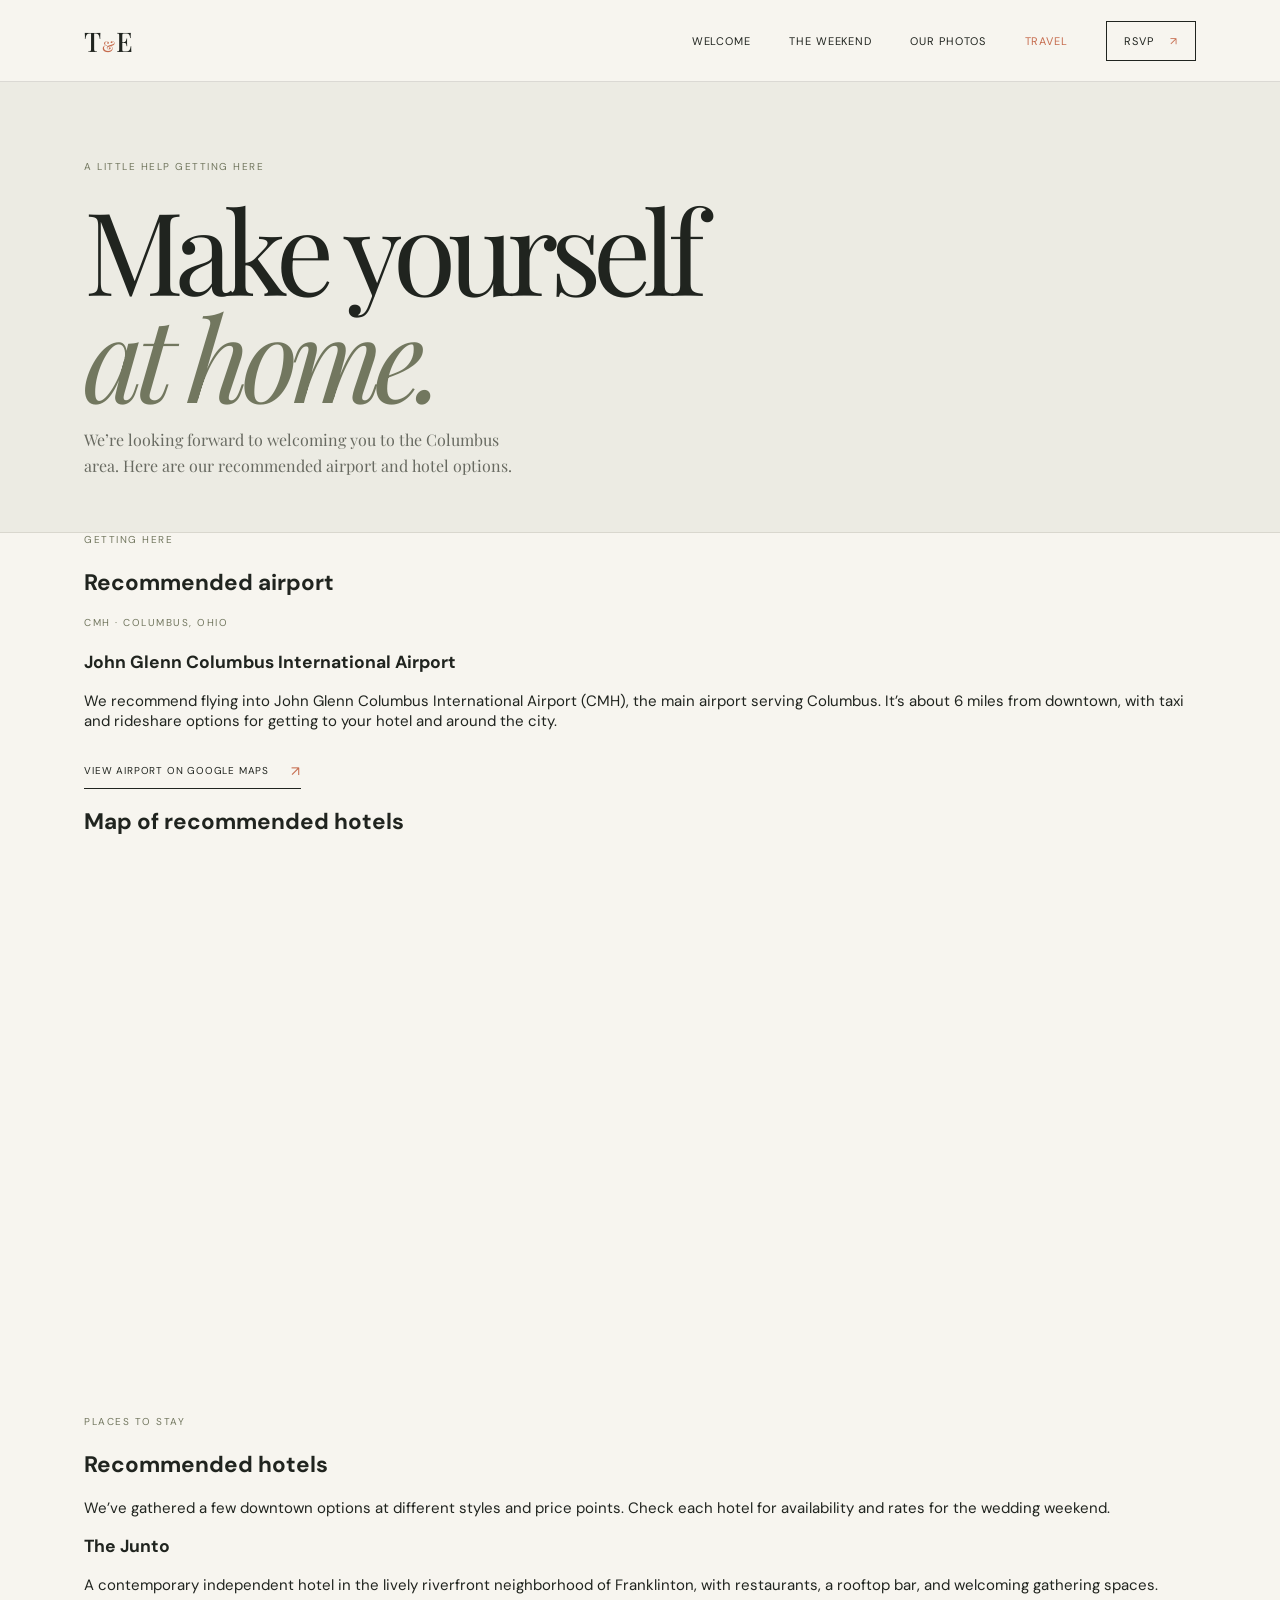
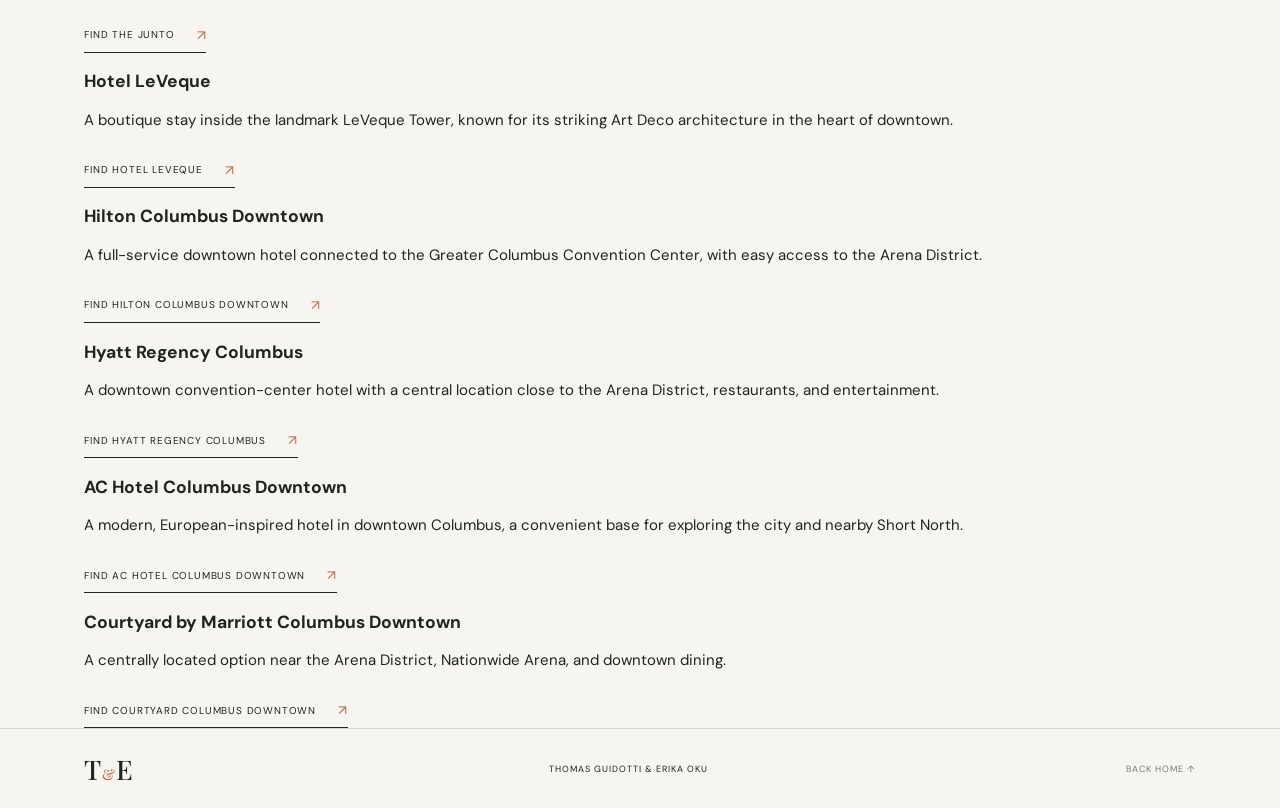
==== accommodation.html @ e7f2d705 "Move airport above map and update travel map heading" ====
<!doctype html>
<html lang="en">
<head>
  <meta charset="UTF-8">
  <meta name="viewport" content="width=device-width, initial-scale=1">
  <meta name="theme-color" content="#f7f5ef">
  <meta name="description" content="Recommended airport and hotel options for Thomas and Erika’s wedding weekend in Columbus, Ohio.">
  <title>Travel — Thomas &amp; Erika</title>
  <link rel="preconnect" href="https://fonts.googleapis.com">
  <link rel="preconnect" href="https://fonts.gstatic.com" crossorigin>
  <link href="https://fonts.googleapis.com/css2?family=DM+Sans:wght@400;500;600;700&family=Playfair+Display:ital,wght@0,400;0,500;0,600;1,400;1,500&display=swap" rel="stylesheet">
  <link rel="stylesheet" href="styles.css">
</head>
<body>
  <header class="site-header">
    <a class="wordmark" href="index.html" aria-label="Thomas and Erika, home">T<span>&amp;</span>E</a>
    <button class="menu-toggle" aria-expanded="false" aria-controls="site-nav" aria-label="Open navigation"><i></i><i></i></button>
    <nav id="site-nav" class="site-nav"><a href="index.html">Welcome</a><a href="schedule.html">The weekend</a><a href="gallery.html">Our photos</a><a class="current" href="accommodation.html">Travel</a><a class="nav-rsvp" href="rsvp.html">RSVP <span>↗</span></a></nav>
  </header>
  <main>
    <section class="page-masthead travel-masthead"><p class="eyebrow">A little help getting here</p><h1>Make yourself<br><em>at home.</em></h1><p>We’re looking forward to welcoming you to the Columbus area. Here are our recommended airport and hotel options.</p></section>

    <section class="travel-section section-shell" aria-labelledby="airport-heading">
      <p class="eyebrow">Getting here</p>
      <h2 id="airport-heading">Recommended airport</h2>
      <article class="airport-card">
        <div class="airport-copy"><p class="eyebrow">CMH · Columbus, Ohio</p><h3>John Glenn Columbus International Airport</h3><p>We recommend flying into John Glenn Columbus International Airport (CMH), the main airport serving Columbus. It’s about 6 miles from downtown, with taxi and rideshare options for getting to your hotel and around the city.</p><a class="under-link" href="https://www.google.com/maps/search/?api=1&amp;query=John+Glenn+Columbus+International+Airport">View airport on Google Maps <span>↗</span></a></div>
      </article>
    </section>

    <section class="travel-section section-shell" aria-labelledby="map-heading">
      <h2 id="map-heading">Map of recommended hotels</h2>
      <div style="width:100%; aspect-ratio:4/3; min-height:320px; max-height:560px;">
        <iframe title="Map of recommended Columbus hotels and airport" src="https://www.google.com/maps/d/u/0/embed?mid=1xN2n60A969Fh8YCrNv-A3qWT5EkRx88&amp;ehbc=2E312F" style="width:100%; height:100%; border:0;" loading="lazy" allowfullscreen referrerpolicy="no-referrer-when-downgrade"></iframe>
      </div>
    </section>

    <section class="travel-section section-shell" aria-labelledby="hotels-heading">
      <p class="eyebrow">Places to stay</p>
      <h2 id="hotels-heading">Recommended hotels</h2>
      <p class="travel-intro">We’ve gathered a few downtown options at different styles and price points. Check each hotel for availability and rates for the wedding weekend.</p>
      <div class="hotel-grid">
        <article class="hotel-card"><div class="hotel-copy"><h3>The Junto</h3><p>A contemporary independent hotel in the lively riverfront neighborhood of Franklinton, with restaurants, a rooftop bar, and welcoming gathering spaces.</p><a class="under-link" target="_blank" rel="noopener noreferrer" href="https://www.google.com/maps/search/?api=1&amp;query=The+Junto+Columbus+Ohio">Find The Junto <span>↗</span></a></div></article>
        <article class="hotel-card"><div class="hotel-copy"><h3>Hotel LeVeque</h3><p>A boutique stay inside the landmark LeVeque Tower, known for its striking Art Deco architecture in the heart of downtown.</p><a class="under-link" target="_blank" rel="noopener noreferrer" href="https://www.google.com/maps/search/?api=1&amp;query=Hotel+LeVeque+Columbus+Ohio">Find Hotel LeVeque <span>↗</span></a></div></article>
        <article class="hotel-card"><div class="hotel-copy"><h3>Hilton Columbus Downtown</h3><p>A full-service downtown hotel connected to the Greater Columbus Convention Center, with easy access to the Arena District.</p><a class="under-link" target="_blank" rel="noopener noreferrer" href="https://www.google.com/maps/search/?api=1&amp;query=Hilton+Columbus+Downtown+Ohio">Find Hilton Columbus Downtown <span>↗</span></a></div></article>
        <article class="hotel-card"><div class="hotel-copy"><h3>Hyatt Regency Columbus</h3><p>A downtown convention-center hotel with a central location close to the Arena District, restaurants, and entertainment.</p><a class="under-link" target="_blank" rel="noopener noreferrer" href="https://www.google.com/maps/search/?api=1&amp;query=Hyatt+Regency+Columbus+Ohio">Find Hyatt Regency Columbus <span>↗</span></a></div></article>
        <article class="hotel-card"><div class="hotel-copy"><h3>AC Hotel Columbus Downtown</h3><p>A modern, European-inspired hotel in downtown Columbus, a convenient base for exploring the city and nearby Short North.</p><a class="under-link" target="_blank" rel="noopener noreferrer" href="https://www.google.com/maps/search/?api=1&amp;query=AC+Hotel+Columbus+Downtown+Ohio">Find AC Hotel Columbus Downtown <span>↗</span></a></div></article>
        <article class="hotel-card"><div class="hotel-copy"><h3>Courtyard by Marriott Columbus Downtown</h3><p>A centrally located option near the Arena District, Nationwide Arena, and downtown dining.</p><a class="under-link" target="_blank" rel="noopener noreferrer" href="https://www.google.com/maps/search/?api=1&amp;query=Courtyard+by+Marriott+Columbus+Downtown+Ohio">Find Courtyard Columbus Downtown <span>↗</span></a></div></article>
      </div>
    </section>
  </main>
  <footer class="site-footer"><a class="wordmark" href="index.html">T<span>&amp;</span>E</a><span>THOMAS GUIDOTTI &amp; ERIKA OKU</span><a href="index.html">BACK HOME ↑</a></footer>
  <script src="script.js"></script>
</body>
</html>
---- styles.css ----
@import url('https://fonts.googleapis.com/css2?family=DM+Sans:wght@400;500;600;700&family=Playfair+Display:ital,wght@0,400;0,500;0,600;1,400;1,500&display=swap');
:root{--paper:#f7f5ef;--ink:#20241f;--muted:#777a70;--olive:#72775f;--line:#d9d7ce;--accent:#c66c4e;--serif:'Playfair Display',Georgia,serif;--sans:'DM Sans',Arial,sans-serif;--gutter:clamp(22px,6.6vw,104px)}*{box-sizing:border-box}html{scroll-behavior:smooth;scroll-padding-top:90px}body{margin:0;background:var(--paper);color:var(--ink);font-family:var(--sans);font-size:15px;-webkit-font-smoothing:antialiased}a{color:inherit;text-decoration:none}img{display:block;width:100%;height:100%;object-fit:cover}button,input,textarea,select{font:inherit}.site-header{height:82px;padding:0 var(--gutter);display:flex;align-items:center;justify-content:space-between;border-bottom:1px solid rgba(32,36,31,.13);position:relative;z-index:5;background:var(--paper)}.wordmark{font:500 27px var(--serif);letter-spacing:-2px}.wordmark span{font-size:15px;color:var(--accent);padding:0 3px}.site-nav{display:flex;align-items:center;gap:clamp(20px,3vw,48px);font-size:11px;letter-spacing:.08em;text-transform:uppercase}.site-nav>a{transition:color .2s}.site-nav>a:hover,.site-nav .current{color:var(--accent)}.site-nav .nav-rsvp{padding:12px 17px;border:1px solid var(--ink);color:var(--ink)}.nav-rsvp span{padding-left:12px;color:var(--accent)}.menu-toggle{display:none}.hero{min-height:min(700px,calc(100vh - 82px));display:grid;grid-template-columns:1.04fr .96fr;padding:30px var(--gutter) 58px;position:relative;gap:8.5%}.hero-photo{height:clamp(410px,48vw,620px);position:relative;background:#dad8cf;overflow:hidden}.hero-photo img{object-position:center 45%;transition:transform 1.1s}.hero-photo:hover img,.feature-photo:hover img{transform:scale(1.025)}.photo-note{position:absolute;bottom:15px;left:15px;background:var(--paper);padding:9px 13px;font-size:10px;letter-spacing:.08em;text-transform:uppercase}.hero-copy{align-self:center;padding:0 0 25px;position:relative}.eyebrow{font-size:10px;letter-spacing:.15em;text-transform:uppercase;color:var(--olive);margin:0 0 22px}.eyebrow-line{width:26px;height:1px;background:var(--accent);display:inline-block;vertical-align:middle;margin-right:10px}.hero h1,.page-masthead h1{font:400 clamp(66px,9vw,132px)/.93 var(--serif);letter-spacing:-.07em;margin:0 0 28px}.hero h1 em,.page-masthead h1 em,.intro h2 em,.preview-heading h2 em,.rsvp-side h2 em,.closing-note h2 em,.day-heading h2 em,.travel-footer-band h2 em{font-weight:400;color:var(--olive)}.hero-intro{font:400 clamp(17px,1.8vw,22px)/1.55 var(--serif);margin:0 0 29px}.button{border:0;display:inline-flex;align-items:center;justify-content:space-between;gap:32px;padding:16px 19px;font-size:10px;letter-spacing:.1em;text-transform:uppercase;cursor:pointer;transition:background .2s,transform .2s}.button:hover{transform:translateY(-2px)}.button-dark{background:var(--ink);color:var(--paper)}.button-dark:hover{background:#40463b}.button-light{background:var(--paper);color:var(--ink)}.hero-date{margin:35px 0 0;font-size:9px;letter-spacing:.16em}.hero-date span{color:var(--accent);padding:0 7px}.hero-index{position:absolute;right:var(--gutter);bottom:24px;font-size:9px;letter-spacing:.12em}.hero-index span{color:var(--accent);padding:0 8px}.ticker{min-height:53px;background:var(--olive);color:var(--paper);display:flex;justify-content:center;align-items:center;gap:clamp(15px,3vw,42px);overflow:hidden;white-space:nowrap;font-size:9px;letter-spacing:.16em}.ticker b{font-size:16px;color:#e3c9ac}.section-shell{padding-left:var(--gutter);padding-right:var(--gutter)}.intro{min-height:425px;display:grid;grid-template-columns:1fr 2fr .55fr;align-items:center;gap:25px;padding-top:100px;padding-bottom:105px}.section-label{align-self:start;padding-top:9px;font-size:9px;letter-spacing:.14em;color:var(--muted)}.intro-content{max-width:670px}.intro h2,.preview-heading h2{font:400 clamp(39px,5.3vw,69px)/1.12 var(--serif);letter-spacing:-.045em;margin:0 0 21px}.intro .eyebrow,.preview-heading .eyebrow{margin-bottom:16px}.body-copy{color:#62655e;line-height:1.8;max-width:490px;font-size:13px}.under-link{display:inline-flex;gap:22px;align-items:center;border-bottom:1px solid var(--ink);padding:0 0 8px;margin-top:16px;font-size:10px;letter-spacing:.08em;text-transform:uppercase}.under-link span{color:var(--accent);font-size:14px}.intro-stamp{border:1px solid var(--line);border-radius:50%;width:112px;height:112px;display:grid;place-content:center;text-align:center;color:var(--olive);font:11px var(--serif);letter-spacing:.16em;transform:rotate(11deg)}.intro-stamp span{font-size:18px;margin-top:4px}.feature-photo{margin:0 var(--gutter);height:clamp(270px,49vw,590px);position:relative;overflow:hidden;background:#d9d7cd}.feature-photo img{transition:transform 1s;object-position:center 43%}.feature-caption{position:absolute;bottom:0;left:0;right:0;background:linear-gradient(transparent,rgba(0,0,0,.5));color:white;padding:45px 24px 18px;display:flex;justify-content:space-between;font-size:9px;letter-spacing:.13em}.weekend-preview{padding-top:105px;padding-bottom:110px}.weekend-preview>.section-label{margin-bottom:48px}.preview-heading{display:flex;justify-content:space-between;align-items:end;margin-bottom:42px}.preview-heading h2{margin-bottom:0}.preview-heading .eyebrow{align-self:start}.event-cards{display:grid;grid-template-columns:1fr 1fr;gap:17px}.event-card{min-height:300px;padding:31px;position:relative;border:1px solid var(--line);overflow:hidden}.event-card-dark{background:var(--olive);color:var(--paper);border-color:var(--olive)}.event-card .eyebrow{margin-top:22px;margin-bottom:15px}.event-card h3{font:400 34px var(--serif);margin:0 0 13px}.event-card>p:not(.eyebrow){font-size:12px;line-height:1.75;color:#6b6d64;max-width:350px}.event-card-dark>p:not(.eyebrow){color:#e1e1d8}.card-number{font-size:9px;letter-spacing:.13em;color:var(--muted)}.card-flower{position:absolute;right:27px;top:24px;color:var(--accent);font-size:23px}.event-card .under-link{position:absolute;bottom:29px;left:31px}.event-card-dark .under-link{border-color:var(--paper)}.rsvp-section{background:#e8e7de;padding:88px var(--gutter);display:grid;grid-template-columns:1fr 1fr;gap:10%;align-items:start}.rsvp-side{position:relative;min-height:430px}.rsvp-side h2{font:400 clamp(58px,8vw,105px)/.95 var(--serif);letter-spacing:-.06em;margin:0 0 25px}.rsvp-side>p:last-of-type{font-size:12px;color:var(--muted)}.rsvp-side strong{color:var(--ink);font-weight:500}.rsvp-doodle{position:absolute;bottom:8px;left:3px;font:400 27px var(--serif);color:var(--olive);transform:rotate(-8deg)}.rsvp-doodle span{color:var(--accent);font-size:17px}.rsvp-form{background:var(--paper);padding:32px 35px;display:grid;gap:10px}.form-kicker{font-size:9px;letter-spacing:.16em;color:var(--accent);margin:0 0 15px}.rsvp-form>label,.rsvp-form legend{font-size:10px;letter-spacing:.07em;margin-top:5px}.rsvp-form input[type=text],.rsvp-form input[type=email],.rsvp-form textarea,.rsvp-form select{width:100%;border:0;border-bottom:1px solid var(--line);background:transparent;padding:10px 0;color:var(--ink);outline:none;font-size:12px;resize:vertical}.rsvp-form input:focus,.rsvp-form textarea:focus,.rsvp-form select:focus{border-color:var(--olive)}.rsvp-form fieldset{border:0;padding:4px 0 2px;margin:9px 0}.rsvp-form legend{padding:0 0 10px}.choice{display:inline-flex;align-items:center;gap:7px;margin:3px 15px 3px 0;font-size:11px;color:#54574f}.choice input{accent-color:var(--olive)}.optional{color:var(--muted);font-weight:400}.rsvp-form .button{margin-top:14px}.form-note{font-size:10px;line-height:1.6;color:var(--muted);margin:3px 0 0}.closing-note{text-align:center;padding:92px 20px 88px}.closing-star{display:block;color:var(--accent);font-size:24px;margin-bottom:20px}.closing-note>p{font-size:9px;letter-spacing:.16em;text-transform:uppercase;color:var(--olive)}.closing-note h2{font:400 clamp(38px,5vw,57px)/1.2 var(--serif);margin:24px 0}.closing-date{font-size:9px;letter-spacing:.2em;color:var(--muted)}.site-footer{min-height:80px;padding:15px var(--gutter);border-top:1px solid var(--line);display:flex;align-items:center;justify-content:space-between}.site-footer>span,.site-footer>a:last-child{font-size:9px;letter-spacing:.11em}.site-footer>a:last-child{color:var(--muted)}
.page-masthead{min-height:365px;padding:78px var(--gutter) 54px;position:relative;border-bottom:1px solid var(--line)}.page-masthead h1{font-size:clamp(65px,9vw,116px);margin-bottom:18px}.page-masthead>p:not(.eyebrow){font:16px/1.6 var(--serif);color:#686a61;max-width:450px;margin:0}.masthead-index{position:absolute;right:var(--gutter);bottom:31px;font-size:9px;letter-spacing:.15em;color:var(--muted)}.timeline{padding-top:70px;padding-bottom:90px;max-width:1120px;margin:auto}.day-heading{display:flex;justify-content:space-between;align-items:end;padding:0 0 24px;border-bottom:1px solid var(--ink);margin-bottom:7px}.day-heading .eyebrow{margin-bottom:12px}.day-heading h2{font:400 clamp(29px,4vw,47px) var(--serif);margin:0;letter-spacing:-.03em}.day-heading h2 em{color:var(--accent)}.day-heading>span{font-size:9px;letter-spacing:.15em;color:var(--muted);padding-bottom:8px}.timeline-item{display:grid;grid-template-columns:185px 1fr;gap:24px;padding:24px 18px;border-bottom:1px solid var(--line);transition:background .2s}.timeline-item:hover{background:#efede5}.timeline-item time{font-size:11px;letter-spacing:.07em;color:var(--olive);padding-top:4px}.timeline-item h3{font:400 22px var(--serif);margin:0 0 6px}.timeline-item p{font-size:12px;line-height:1.7;color:#686a61;margin:0;max-width:520px}.timeline-item .under-link{margin-top:10px}.timeline-highlight{border-left:2px solid var(--accent);background:#efede5}.saturday-heading{margin-top:78px}.venue-band{background:var(--olive);color:var(--paper);padding:60px var(--gutter);display:flex;align-items:center;justify-content:space-between;position:relative;overflow:hidden}.venue-band .eyebrow{color:#e4e0d1}.venue-band h2{font:400 clamp(43px,6vw,70px) var(--serif);margin:0 0 12px}.venue-band>div>p:not(.eyebrow){font-size:12px;color:#e4e0d1;margin-bottom:24px}.venue-mark{font:400 120px var(--serif);letter-spacing:-.12em;color:rgba(255,255,255,.13);margin-right:7vw}.venue-mark span{font-style:italic}.schedule-note{min-height:140px;display:flex;align-items:center;gap:22px}.schedule-note p{font-size:12px;color:var(--muted);max-width:440px}.note-star{font-size:22px;color:var(--accent)}.schedule-note .under-link{margin-left:auto}
.gallery-masthead{min-height:330px}.photo-gallery{padding-top:60px;padding-bottom:90px;display:grid;grid-template-columns:1.08fr .92fr;gap:42px 25px;align-items:start}.photo-gallery figure{margin:0}.photo-gallery figure img{height:clamp(260px,38vw,460px);background:#e6e2d9}.photo-gallery .gallery-tall img{height:clamp(380px,52vw,620px)}.photo-gallery .gallery-wide{margin-top:95px}.photo-gallery .gallery-wide img{height:clamp(250px,33vw,390px)}.photo-gallery figcaption{padding-top:12px;display:flex;justify-content:space-between;font:13px var(--serif);color:#62655e}.photo-gallery figcaption span{font:9px var(--sans);letter-spacing:.1em;color:var(--muted)}.gallery-signoff{text-align:center;border-top:1px solid var(--line);padding:50px 20px 75px}.gallery-signoff>p{font:25px var(--serif)}
.travel-masthead{background:#ecebe3}.travel-grid{padding-top:65px;padding-bottom:95px;display:grid;grid-template-columns:1fr 1fr;gap:16px}.travel-card{min-height:280px;background:#eeece4;padding:30px;position:relative}.travel-main{background:#72775f;color:var(--paper)}.travel-main .eyebrow{color:#e3e1d6}.travel-number{position:absolute;top:25px;right:25px;font-size:9px;letter-spacing:.13em;opacity:.7}.travel-card .eyebrow{margin-top:29px;margin-bottom:13px}.travel-card h2{font:400 clamp(29px,4vw,42px) var(--serif);margin:0 0 13px}.travel-card>p:not(.eyebrow){max-width:390px;color:#686a61;font-size:12px;line-height:1.8}.travel-main>p:not(.eyebrow){color:#e2e1d8}.travel-main .under-link{border-color:var(--paper)}.travel-note{grid-column:1/-1;min-height:235px;background:transparent;border:1px solid var(--line)}.travel-note h2{font-size:35px}.travel-footer-band{background:var(--ink);color:var(--paper);padding:58px var(--gutter);display:flex;align-items:center;justify-content:space-between}.travel-footer-band .eyebrow{color:#c4c6b8}.travel-footer-band h2{font:400 clamp(35px,5vw,58px)/1.1 var(--serif);margin:0}.travel-footer-band h2 em{color:#c3c6b6}
@media(min-width:1450px){.hero,.section-shell,.rsvp-section,.page-masthead,.venue-band,.travel-footer-band{padding-left:max(var(--gutter),calc((100vw - 1280px)/2));padding-right:max(var(--gutter),calc((100vw - 1280px)/2))}.hero{padding-left:max(var(--gutter),calc((100vw - 1280px)/2));padding-right:max(var(--gutter),calc((100vw - 1280px)/2))}}@media(max-width:760px){.site-header{height:70px}.menu-toggle{display:grid;gap:5px;border:0;background:none;padding:10px;z-index:7}.menu-toggle i{display:block;width:22px;height:1px;background:var(--ink);transition:transform .2s}.menu-toggle[aria-expanded=true] i:first-child{transform:translateY(3px) rotate(45deg)}.menu-toggle[aria-expanded=true] i:last-child{transform:translateY(-3px) rotate(-45deg)}.site-nav{display:none;position:absolute;top:69px;left:0;right:0;padding:25px var(--gutter) 30px;background:var(--paper);border-bottom:1px solid var(--line);align-items:stretch;gap:0;flex-direction:column}.site-nav.is-open{display:flex}.site-nav>a{padding:13px 0;border-bottom:1px solid var(--line)}.site-nav .nav-rsvp{margin-top:14px;padding:13px}.hero{grid-template-columns:1fr;gap:30px;padding:16px var(--gutter) 50px}.hero-photo{height:clamp(300px,105vw,540px);grid-row:1}.hero-copy{padding:10px 0 0}.hero h1{font-size:clamp(67px,17vw,108px)}.hero-index{bottom:17px}.ticker{justify-content:flex-start;padding:0 18px}.intro{grid-template-columns:1fr;gap:28px;padding-top:75px;padding-bottom:72px}.section-label{font-size:8px}.intro-stamp{position:absolute;right:var(--gutter);margin-top:0;width:80px;height:80px;font-size:9px}.intro-content{padding-top:8px}.intro h2{font-size:43px;max-width:75%}.body-copy{font-size:12px}.feature-photo{height:75vw;min-height:290px}.feature-caption{padding-left:13px;padding-right:13px;font-size:7px}.weekend-preview{padding-top:75px;padding-bottom:78px}.weekend-preview>.section-label{margin-bottom:36px}.preview-heading{display:block;margin-bottom:28px}.preview-heading h2{font-size:46px}.event-cards{grid-template-columns:1fr}.event-card{min-height:290px;padding:25px}.event-card .under-link{left:25px;bottom:25px}.rsvp-section{grid-template-columns:1fr;gap:28px;padding-top:68px;padding-bottom:65px}.rsvp-side{min-height:290px}.rsvp-side h2{font-size:78px}.rsvp-doodle{bottom:0}.rsvp-form{padding:25px 20px}.closing-note{padding:70px 20px}.site-footer{min-height:74px}.site-footer>span{font-size:7px}.site-footer>a:last-child{font-size:8px}.page-masthead{min-height:320px;padding-top:65px}.page-masthead h1{font-size:72px}.masthead-index{bottom:19px;font-size:8px}.timeline{padding-top:49px;padding-bottom:55px}.day-heading{align-items:start;gap:10px}.day-heading h2{font-size:32px}.day-heading>span{font-size:7px;max-width:100px;text-align:right}.timeline-item{grid-template-columns:95px 1fr;gap:10px;padding:20px 9px}.timeline-item time{font-size:10px}.timeline-item h3{font-size:19px}.timeline-item p{font-size:11px}.saturday-heading{margin-top:58px}.venue-band{padding-top:48px;padding-bottom:48px}.venue-mark{font-size:65px;margin-right:0}.schedule-note{padding-top:25px;padding-bottom:25px;flex-wrap:wrap;gap:12px}.schedule-note p{width:calc(100% - 45px);font-size:11px}.schedule-note .under-link{margin:0 0 0 34px}.photo-gallery{grid-template-columns:1fr 1fr;gap:25px 13px;padding-top:37px;padding-bottom:55px}.photo-gallery figure img,.photo-gallery .gallery-tall img,.photo-gallery .gallery-wide img{height:clamp(190px,62vw,340px)}.photo-gallery .gallery-wide{margin-top:0}.photo-gallery figcaption{font-size:11px}.gallery-signoff{padding:36px 20px 55px}.travel-grid{grid-template-columns:1fr;padding-top:35px;padding-bottom:60px}.travel-card{min-height:245px;padding:24px}.travel-card .eyebrow{margin-top:28px}.travel-note{grid-column:auto}.travel-footer-band{gap:20px;align-items:flex-start;flex-direction:column;padding-top:44px;padding-bottom:44px}}@media(prefers-reduced-motion:reduce){html{scroll-behavior:auto}*,*::before,*::after{transition:none!important;animation:none!important}}
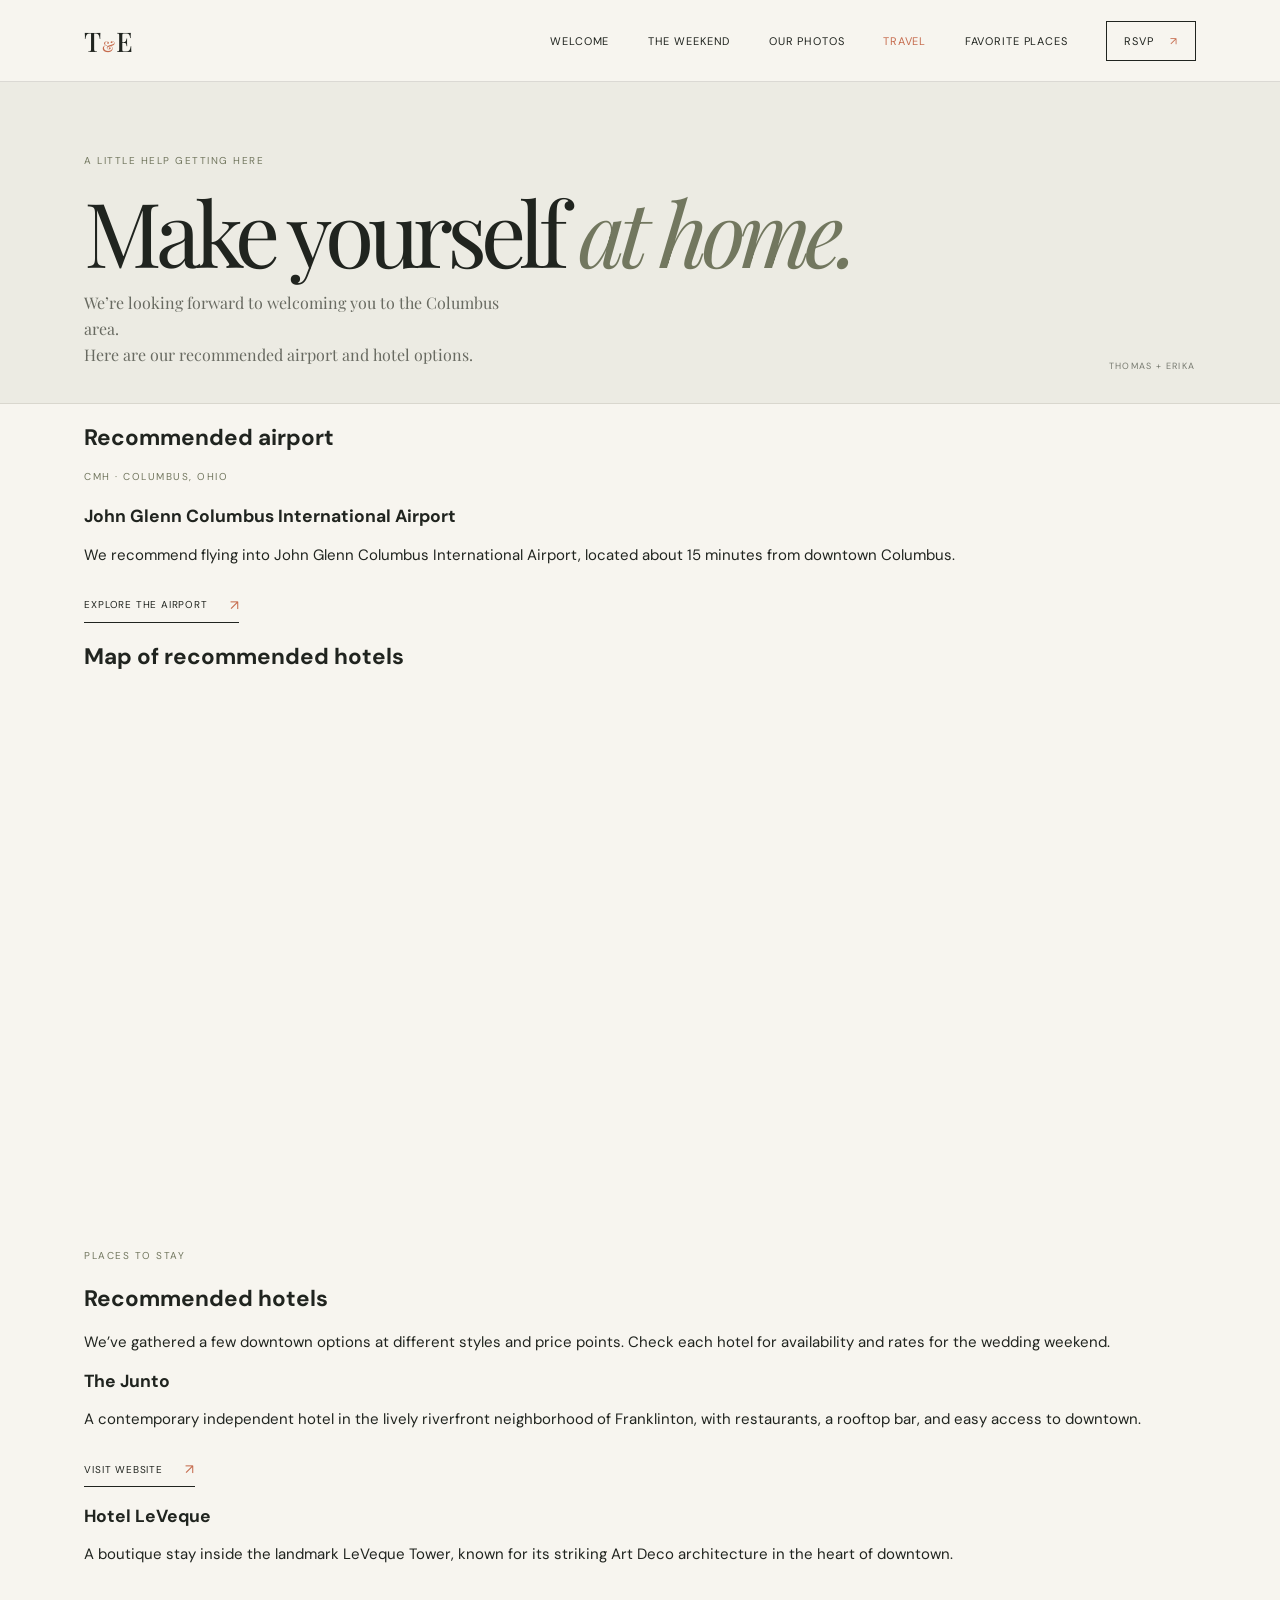
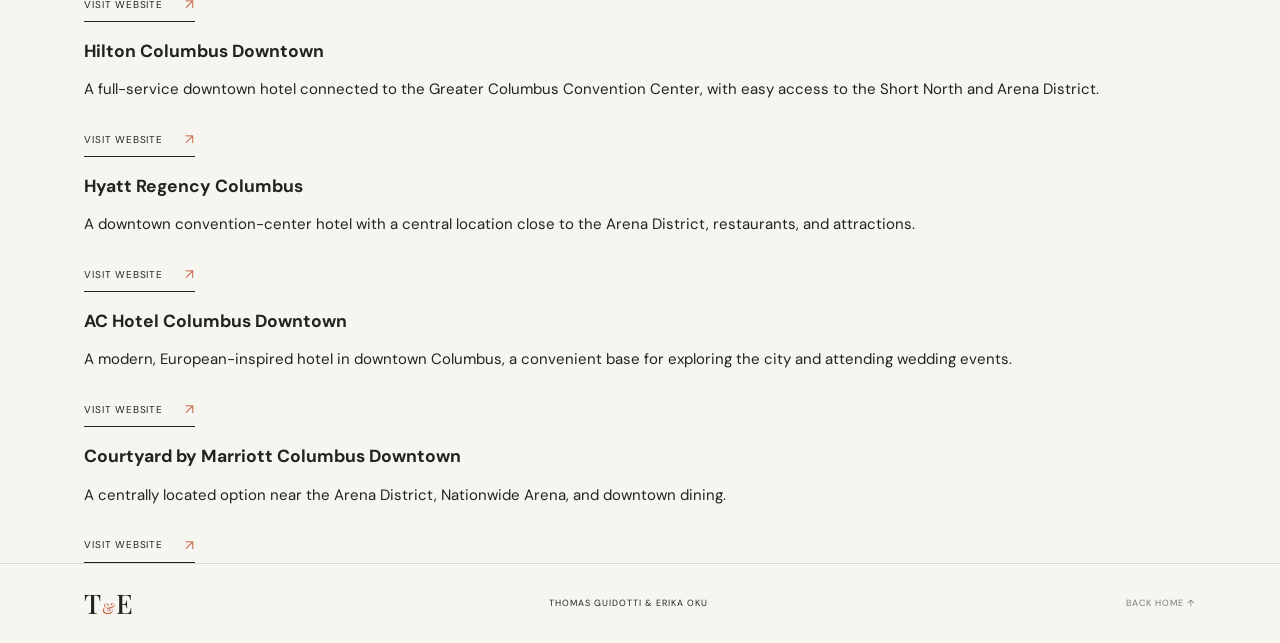
==== commit fea909b8: "Fix travel masthead spacing and remove Getting here label" ====
--- a/accommodation.html
+++ b/accommodation.html
@@ -18,20 +18,19 @@
     <nav id="site-nav" class="site-nav"><a href="index.html">Welcome</a><a href="schedule.html">The weekend</a><a href="gallery.html">Our photos</a><a class="current" href="accommodation.html">Travel</a><a class="nav-rsvp" href="rsvp.html">RSVP <span>↗</span></a></nav>
   </header>
   <main>
-    <section class="page-masthead travel-masthead"><p class="eyebrow">A little help getting here</p><h1>Make yourself<br><em>at home.</em></h1><p>We’re looking forward to welcoming you to the Columbus area. Here are our recommended airport and hotel options.</p></section>
+    <section class="page-masthead travel-masthead"><p class="eyebrow">A little help getting here</p><h1>Make yourself <em>at home.</em></h1><p><span class="welcome-line">We’re looking forward to welcoming you to the Columbus area.</span> <span class="options-line">Here are our recommended airport and hotel options.</span></p><span class="masthead-index">THOMAS + ERIKA</span></section>
 
     <section class="travel-section section-shell" aria-labelledby="airport-heading">
-      <p class="eyebrow">Getting here</p>
       <h2 id="airport-heading">Recommended airport</h2>
       <article class="airport-card">
-        <div class="airport-copy"><p class="eyebrow">CMH · Columbus, Ohio</p><h3>John Glenn Columbus International Airport</h3><p>We recommend flying into John Glenn Columbus International Airport (CMH), the main airport serving Columbus. It’s about 6 miles from downtown, with taxi and rideshare options for getting to your hotel and around the city.</p><a class="under-link" href="https://www.google.com/maps/search/?api=1&amp;query=John+Glenn+Columbus+International+Airport">View airport on Google Maps <span>↗</span></a></div>
+        <div class="airport-copy"><p class="eyebrow">CMH · Columbus, Ohio</p><h3>John Glenn Columbus International Airport</h3><p>We recommend flying into John Glenn Columbus International Airport, located about 15 minutes from downtown Columbus.</p><a class="under-link" href="https://www.flycolumbus.com/" target="_blank" rel="noopener noreferrer">Explore the airport <span>↗</span></a></div>
       </article>
     </section>
 
     <section class="travel-section section-shell" aria-labelledby="map-heading">
       <h2 id="map-heading">Map of recommended hotels</h2>
       <div style="width:100%; aspect-ratio:4/3; min-height:320px; max-height:560px;">
-        <iframe title="Map of recommended Columbus hotels and airport" src="https://www.google.com/maps/d/u/0/embed?mid=1xN2n60A969Fh8YCrNv-A3qWT5EkRx88&amp;ehbc=2E312F" style="width:100%; height:100%; border:0;" loading="lazy" allowfullscreen referrerpolicy="no-referrer-when-downgrade"></iframe>
+        <iframe title="Map of recommended Columbus hotels and airport" src="https://www.google.com/maps/d/u/0/embed?mid=1xN2n60A969Fh8YCrNv-A3qWT5EkRx88&amp;ehbc=2E312F" style="width:100%; height:100%; border:0;"></iframe>
       </div>
     </section>
 
@@ -40,16 +39,22 @@
       <h2 id="hotels-heading">Recommended hotels</h2>
       <p class="travel-intro">We’ve gathered a few downtown options at different styles and price points. Check each hotel for availability and rates for the wedding weekend.</p>
       <div class="hotel-grid">
-        <article class="hotel-card"><div class="hotel-copy"><h3>The Junto</h3><p>A contemporary independent hotel in the lively riverfront neighborhood of Franklinton, with restaurants, a rooftop bar, and welcoming gathering spaces.</p><a class="under-link" target="_blank" rel="noopener noreferrer" href="https://www.google.com/maps/search/?api=1&amp;query=The+Junto+Columbus+Ohio">Find The Junto <span>↗</span></a></div></article>
-        <article class="hotel-card"><div class="hotel-copy"><h3>Hotel LeVeque</h3><p>A boutique stay inside the landmark LeVeque Tower, known for its striking Art Deco architecture in the heart of downtown.</p><a class="under-link" target="_blank" rel="noopener noreferrer" href="https://www.google.com/maps/search/?api=1&amp;query=Hotel+LeVeque+Columbus+Ohio">Find Hotel LeVeque <span>↗</span></a></div></article>
-        <article class="hotel-card"><div class="hotel-copy"><h3>Hilton Columbus Downtown</h3><p>A full-service downtown hotel connected to the Greater Columbus Convention Center, with easy access to the Arena District.</p><a class="under-link" target="_blank" rel="noopener noreferrer" href="https://www.google.com/maps/search/?api=1&amp;query=Hilton+Columbus+Downtown+Ohio">Find Hilton Columbus Downtown <span>↗</span></a></div></article>
-        <article class="hotel-card"><div class="hotel-copy"><h3>Hyatt Regency Columbus</h3><p>A downtown convention-center hotel with a central location close to the Arena District, restaurants, and entertainment.</p><a class="under-link" target="_blank" rel="noopener noreferrer" href="https://www.google.com/maps/search/?api=1&amp;query=Hyatt+Regency+Columbus+Ohio">Find Hyatt Regency Columbus <span>↗</span></a></div></article>
-        <article class="hotel-card"><div class="hotel-copy"><h3>AC Hotel Columbus Downtown</h3><p>A modern, European-inspired hotel in downtown Columbus, a convenient base for exploring the city and nearby Short North.</p><a class="under-link" target="_blank" rel="noopener noreferrer" href="https://www.google.com/maps/search/?api=1&amp;query=AC+Hotel+Columbus+Downtown+Ohio">Find AC Hotel Columbus Downtown <span>↗</span></a></div></article>
-        <article class="hotel-card"><div class="hotel-copy"><h3>Courtyard by Marriott Columbus Downtown</h3><p>A centrally located option near the Arena District, Nationwide Arena, and downtown dining.</p><a class="under-link" target="_blank" rel="noopener noreferrer" href="https://www.google.com/maps/search/?api=1&amp;query=Courtyard+by+Marriott+Columbus+Downtown+Ohio">Find Courtyard Columbus Downtown <span>↗</span></a></div></article>
+        <article class="hotel-card"><div class="hotel-copy"><h3>The Junto</h3><p>A contemporary independent hotel in the lively riverfront neighborhood of Franklinton, with restaurants, a rooftop bar, and easy access to downtown.</p><a class="under-link" href="https://thejuntohotel.com/" target="_blank" rel="noopener noreferrer">Visit website <span>↗</span></a></div></article>
+        <article class="hotel-card"><div class="hotel-copy"><h3>Hotel LeVeque</h3><p>A boutique stay inside the landmark LeVeque Tower, known for its striking Art Deco architecture in the heart of downtown.</p><a class="under-link" href="https://hotellevequecolumbus.com/" target="_blank" rel="noopener noreferrer">Visit website <span>↗</span></a></div></article>
+        <article class="hotel-card"><div class="hotel-copy"><h3>Hilton Columbus Downtown</h3><p>A full-service downtown hotel connected to the Greater Columbus Convention Center, with easy access to the Short North and Arena District.</p><a class="under-link" href="https://www.hilton.com/en/hotels/cmhdwhh-hilton-columbus-downtown/" target="_blank" rel="noopener noreferrer">Visit website <span>↗</span></a></div></article>
+        <article class="hotel-card"><div class="hotel-copy"><h3>Hyatt Regency Columbus</h3><p>A downtown convention-center hotel with a central location close to the Arena District, restaurants, and attractions.</p><a class="under-link" href="https://www.hyatt.com/hyatt-regency/en-US/cmhrc-hyatt-regency-columbus" target="_blank" rel="noopener noreferrer">Visit website <span>↗</span></a></div></article>
+        <article class="hotel-card"><div class="hotel-copy"><h3>AC Hotel Columbus Downtown</h3><p>A modern, European-inspired hotel in downtown Columbus, a convenient base for exploring the city and attending wedding events.</p><a class="under-link" href="https://www.marriott.com/en-us/hotels/cmhac-ac-hotel-columbus-downtown/" target="_blank" rel="noopener noreferrer">Visit website <span>↗</span></a></div></article>
+        <article class="hotel-card"><div class="hotel-copy"><h3>Courtyard by Marriott Columbus Downtown</h3><p>A centrally located option near the Arena District, Nationwide Arena, and downtown dining.</p><a class="under-link" href="https://www.marriott.com/en-us/hotels/cmhcd-courtyard-columbus-downtown/" target="_blank" rel="noopener noreferrer">Visit website <span>↗</span></a></div></article>
       </div>
     </section>
   </main>
   <footer class="site-footer"><a class="wordmark" href="index.html">T<span>&amp;</span>E</a><span>THOMAS GUIDOTTI &amp; ERIKA OKU</span><a href="index.html">BACK HOME ↑</a></footer>
   <script src="script.js"></script>
+  <style>
+    .travel-masthead .welcome-line,
+    .travel-masthead .options-line {
+      display: block;
+    }
+  </style>
 </body>
 </html>
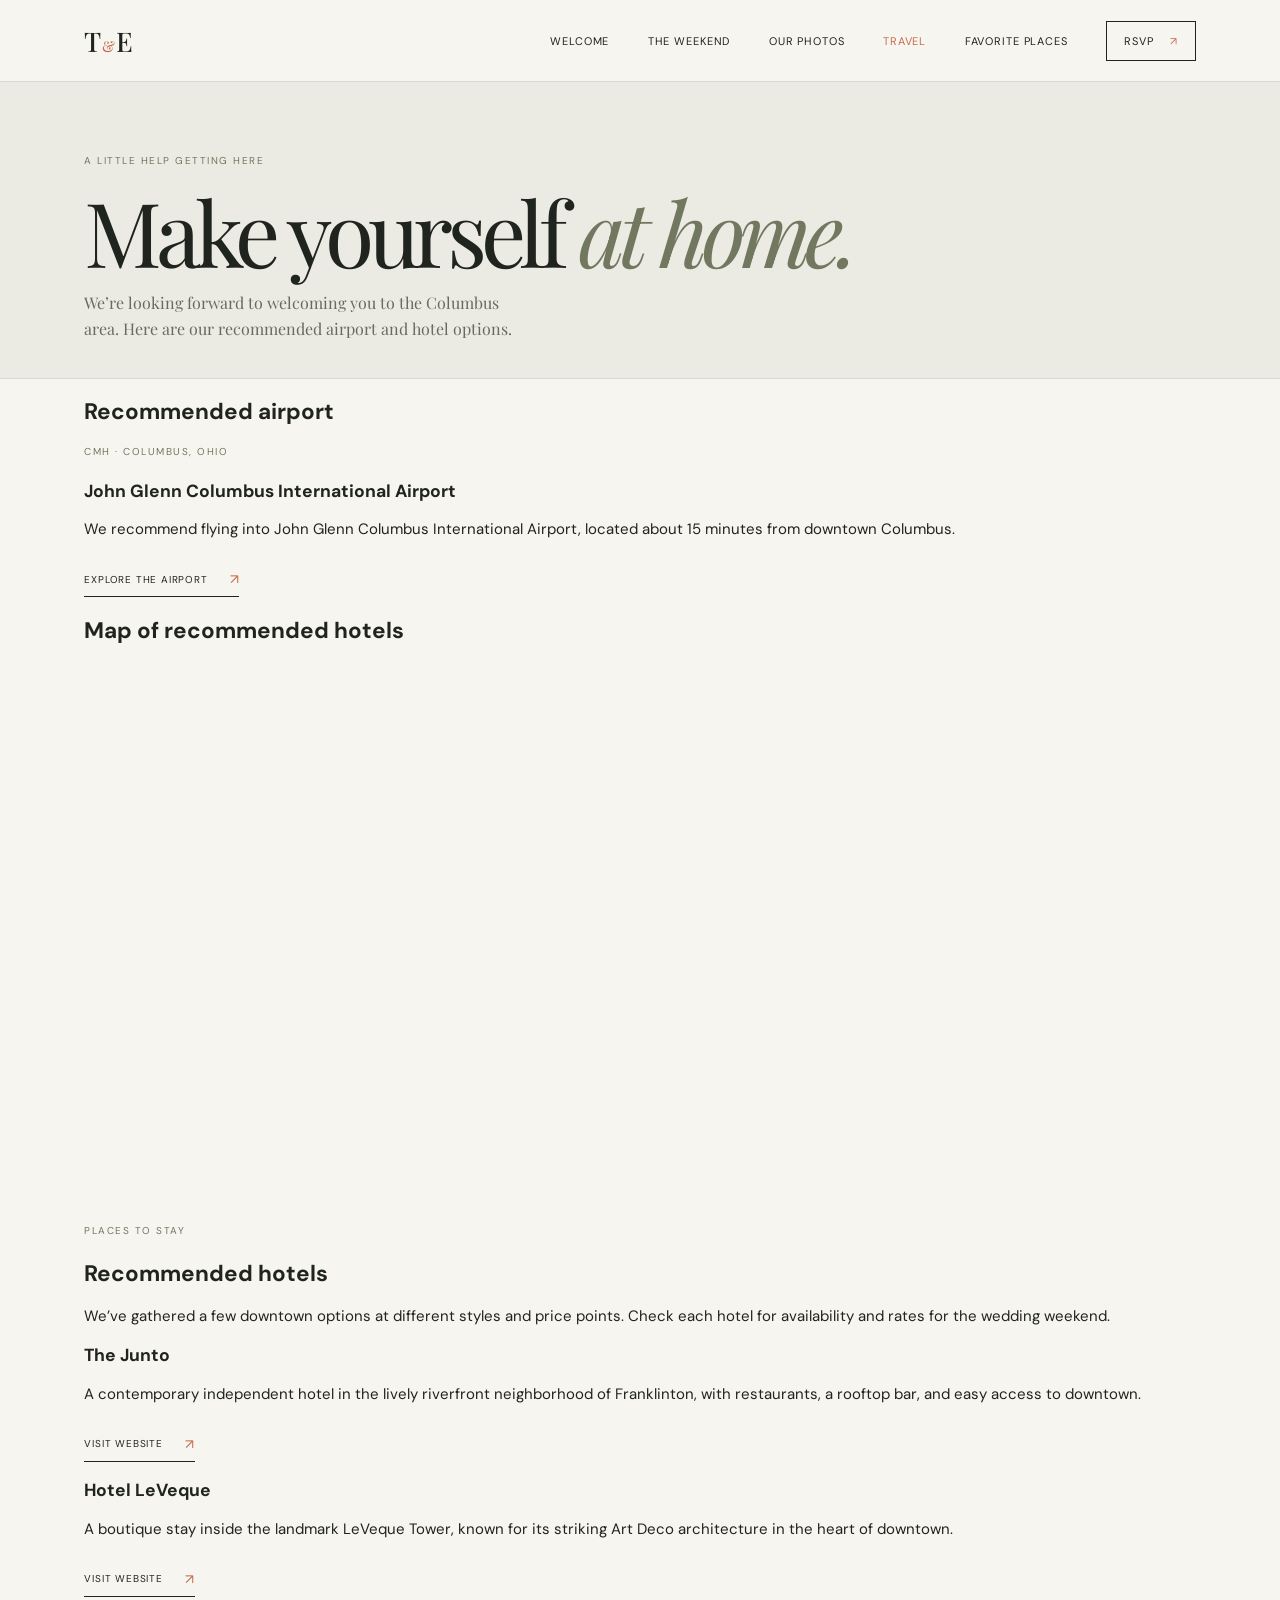
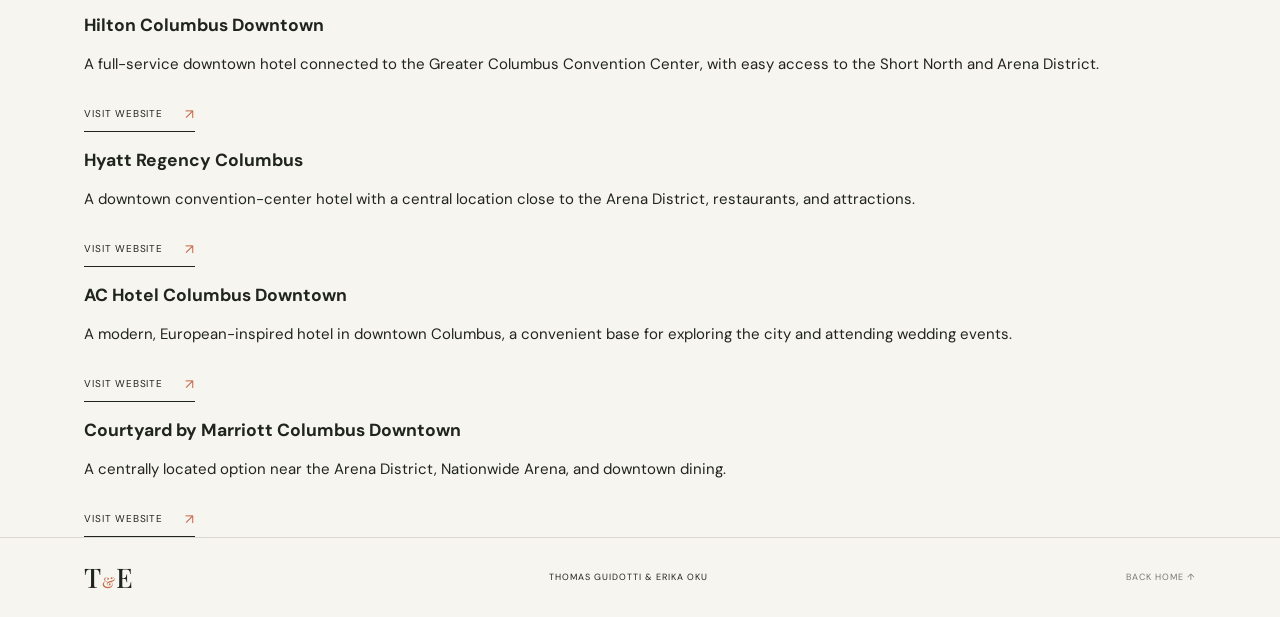
==== commit c4dfb72c: "Keep travel masthead intro together and remove names" ====
--- a/accommodation.html
+++ b/accommodation.html
@@ -18,7 +18,7 @@
     <nav id="site-nav" class="site-nav"><a href="index.html">Welcome</a><a href="schedule.html">The weekend</a><a href="gallery.html">Our photos</a><a class="current" href="accommodation.html">Travel</a><a class="nav-rsvp" href="rsvp.html">RSVP <span>↗</span></a></nav>
   </header>
   <main>
-    <section class="page-masthead travel-masthead"><p class="eyebrow">A little help getting here</p><h1>Make yourself <em>at home.</em></h1><p><span class="welcome-line">We’re looking forward to welcoming you to the Columbus area.</span> <span class="options-line">Here are our recommended airport and hotel options.</span></p><span class="masthead-index">THOMAS + ERIKA</span></section>
+    <section class="page-masthead travel-masthead"><p class="eyebrow">A little help getting here</p><h1>Make yourself <em>at home.</em></h1><p><span class="welcome-line">We’re looking forward to welcoming you to the Columbus area.</span> <span class="options-line">Here are our recommended airport and hotel options.</span></p></section>
 
     <section class="travel-section section-shell" aria-labelledby="airport-heading">
       <h2 id="airport-heading">Recommended airport</h2>
@@ -53,7 +53,10 @@
   <style>
     .travel-masthead .welcome-line,
     .travel-masthead .options-line {
-      display: block;
+      display: inline;
+    }
+    .travel-masthead .masthead-index {
+      display: none;
     }
   </style>
 </body>
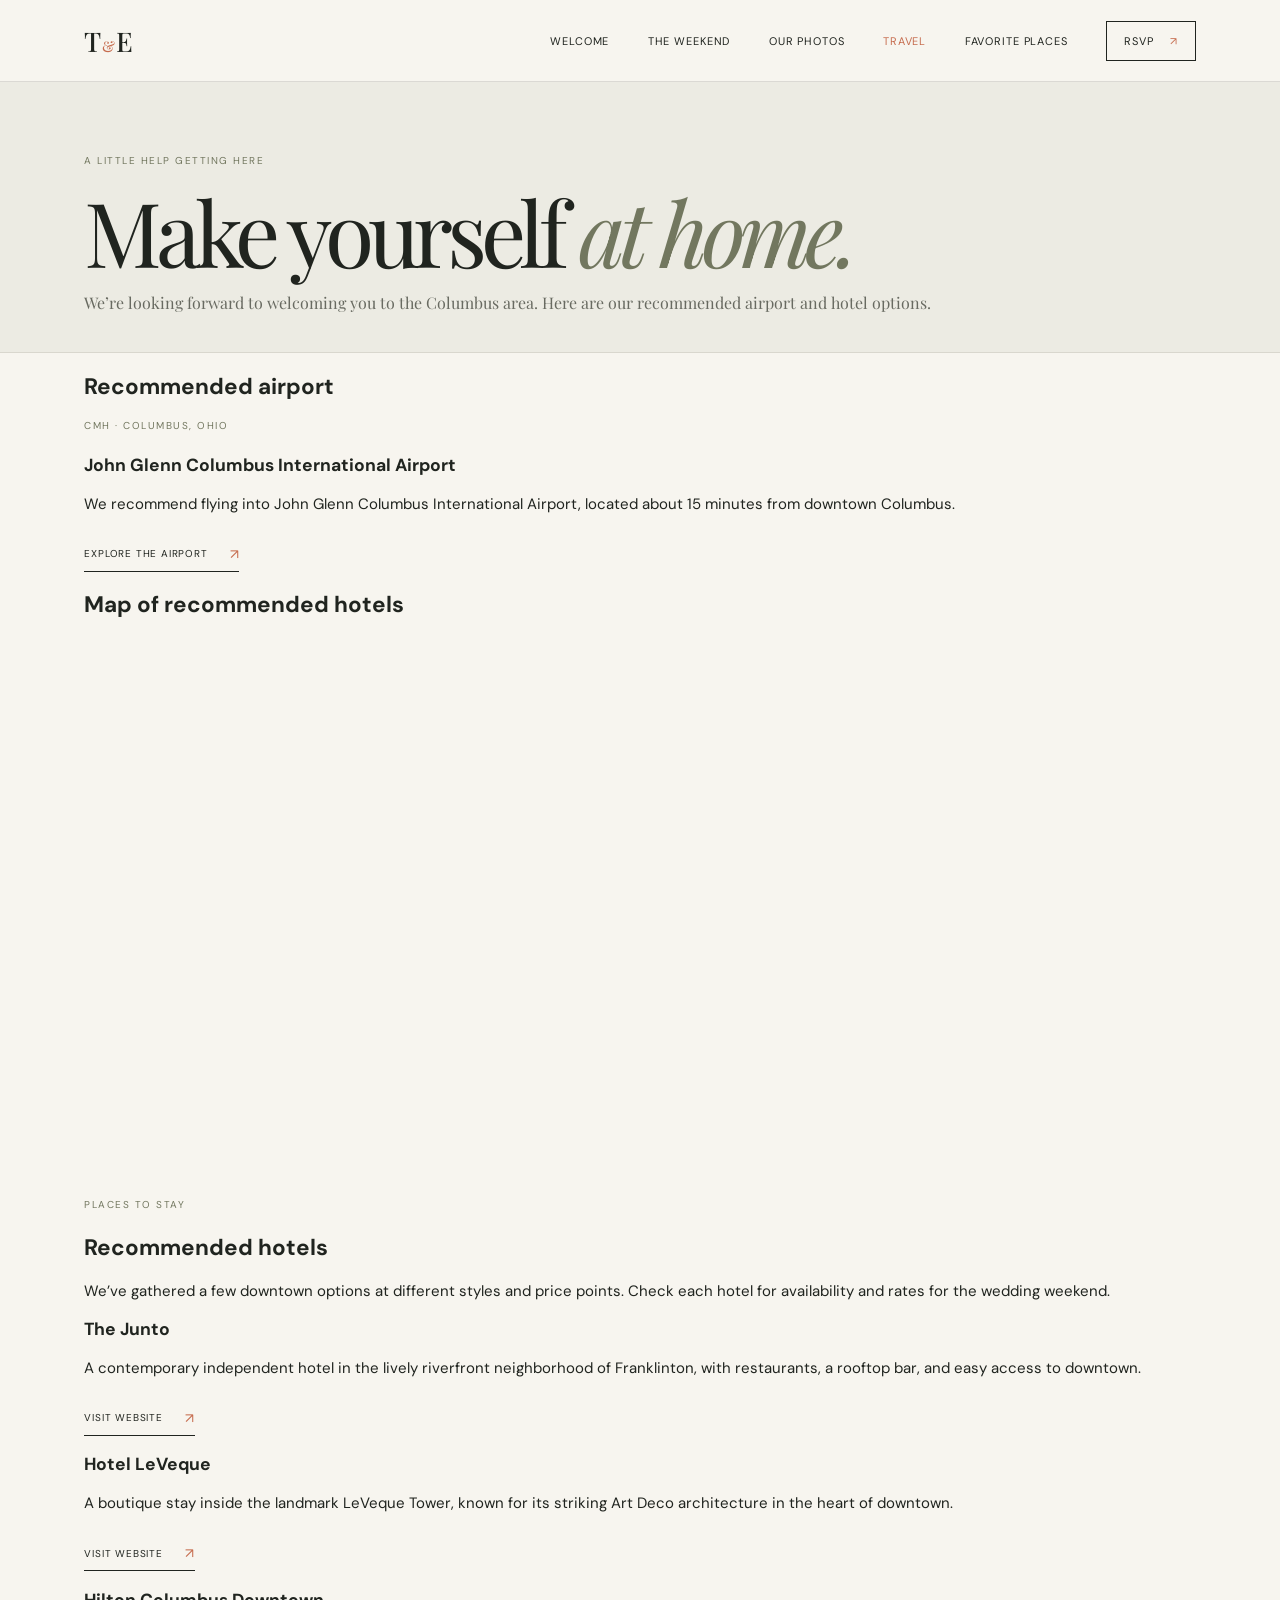
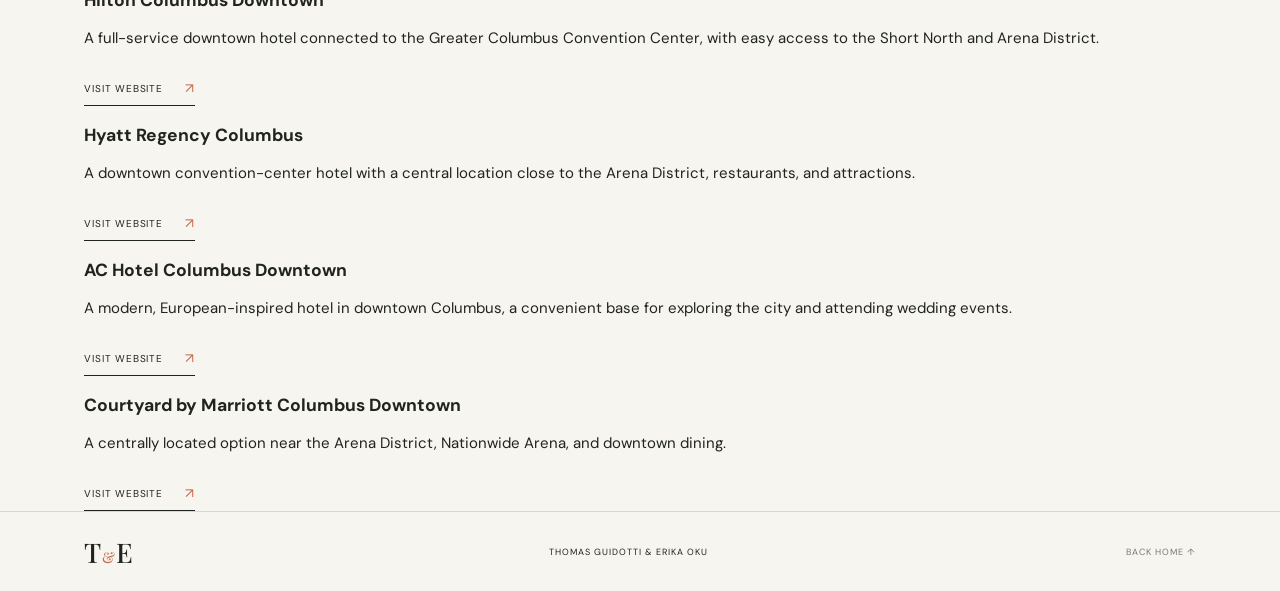
==== commit 5cf994c6: "Keep travel masthead introduction on one line" ====
--- a/accommodation.html
+++ b/accommodation.html
@@ -18,7 +18,7 @@
     <nav id="site-nav" class="site-nav"><a href="index.html">Welcome</a><a href="schedule.html">The weekend</a><a href="gallery.html">Our photos</a><a class="current" href="accommodation.html">Travel</a><a class="nav-rsvp" href="rsvp.html">RSVP <span>↗</span></a></nav>
   </header>
   <main>
-    <section class="page-masthead travel-masthead"><p class="eyebrow">A little help getting here</p><h1>Make yourself <em>at home.</em></h1><p><span class="welcome-line">We’re looking forward to welcoming you to the Columbus area.</span> <span class="options-line">Here are our recommended airport and hotel options.</span></p></section>
+    <section class="page-masthead travel-masthead"><p class="eyebrow">A little help getting here</p><h1>Make yourself <em>at home.</em></h1><p style="white-space: nowrap !important; max-width: none !important;">We’re looking forward to welcoming you to the Columbus area. Here are our recommended airport and hotel options.</p></section>
 
     <section class="travel-section section-shell" aria-labelledby="airport-heading">
       <h2 id="airport-heading">Recommended airport</h2>
@@ -50,14 +50,5 @@
   </main>
   <footer class="site-footer"><a class="wordmark" href="index.html">T<span>&amp;</span>E</a><span>THOMAS GUIDOTTI &amp; ERIKA OKU</span><a href="index.html">BACK HOME ↑</a></footer>
   <script src="script.js"></script>
-  <style>
-    .travel-masthead .welcome-line,
-    .travel-masthead .options-line {
-      display: inline;
-    }
-    .travel-masthead .masthead-index {
-      display: none;
-    }
-  </style>
 </body>
 </html>
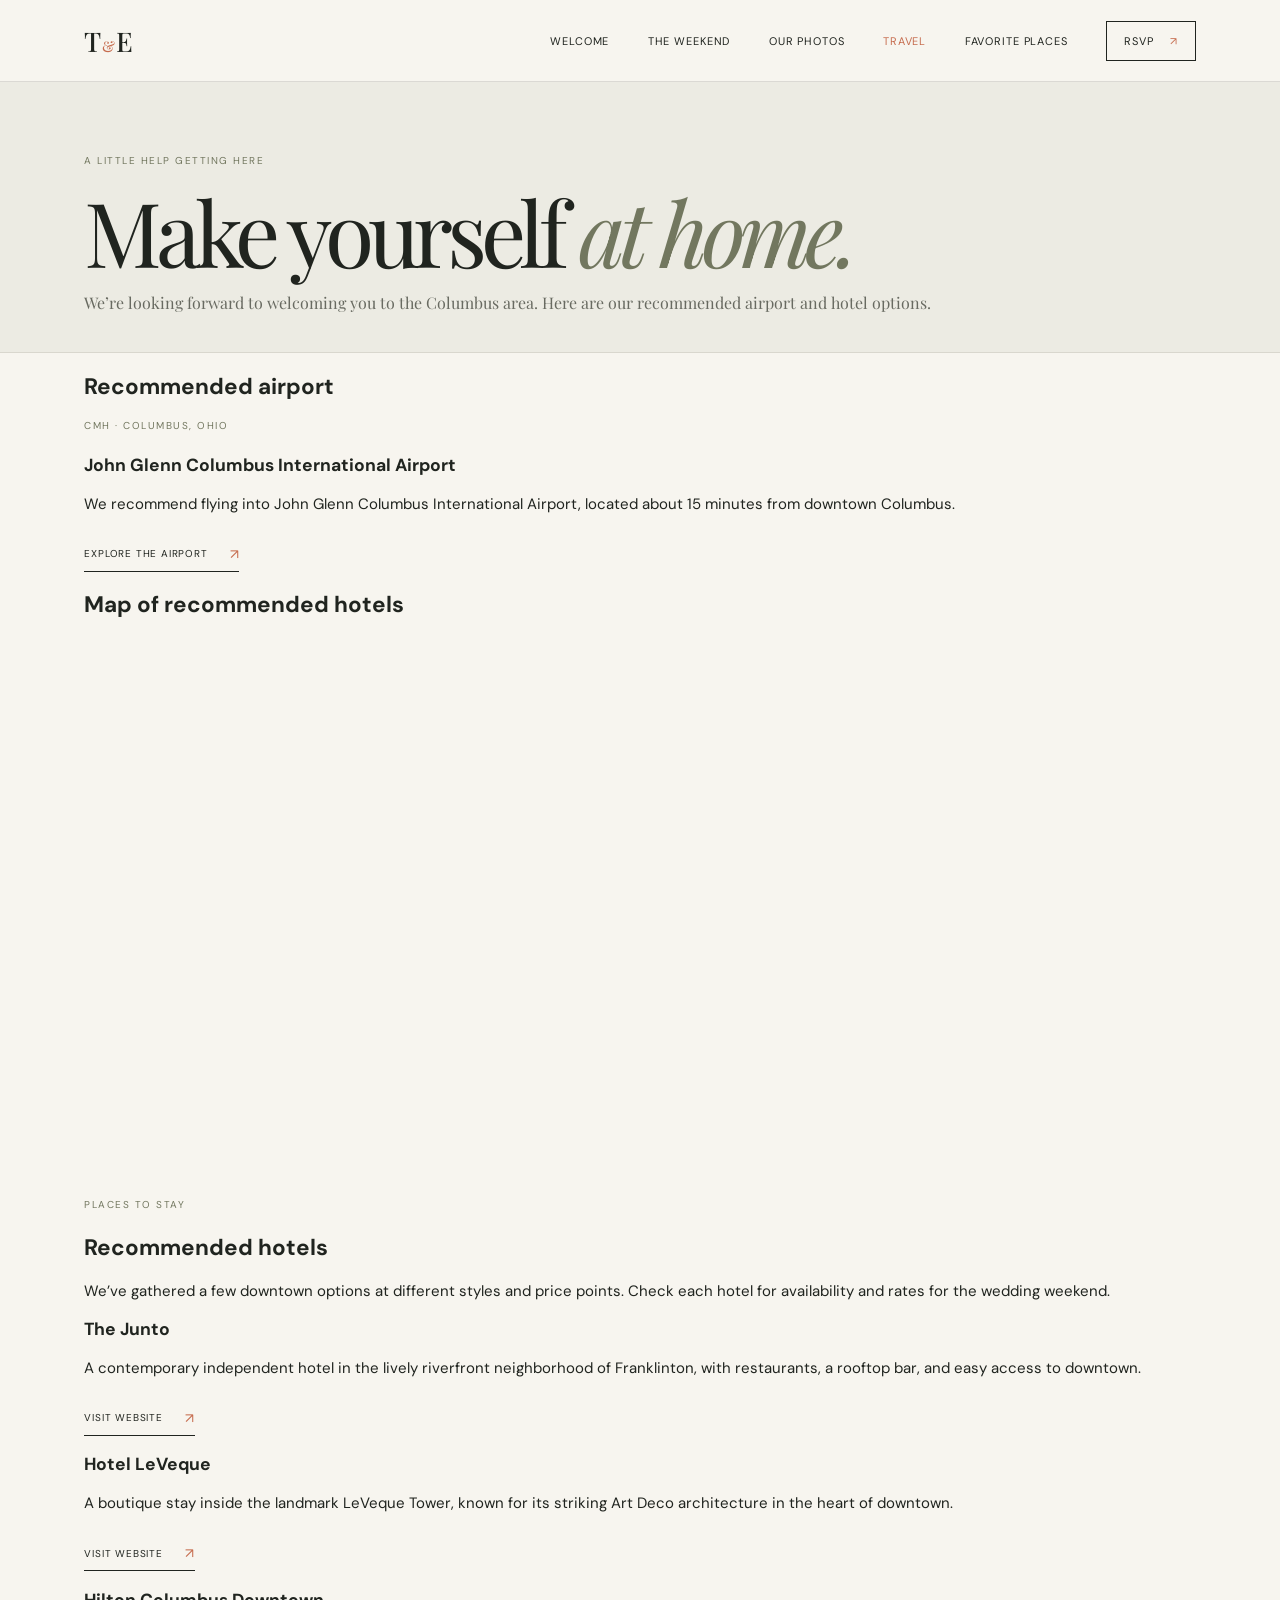
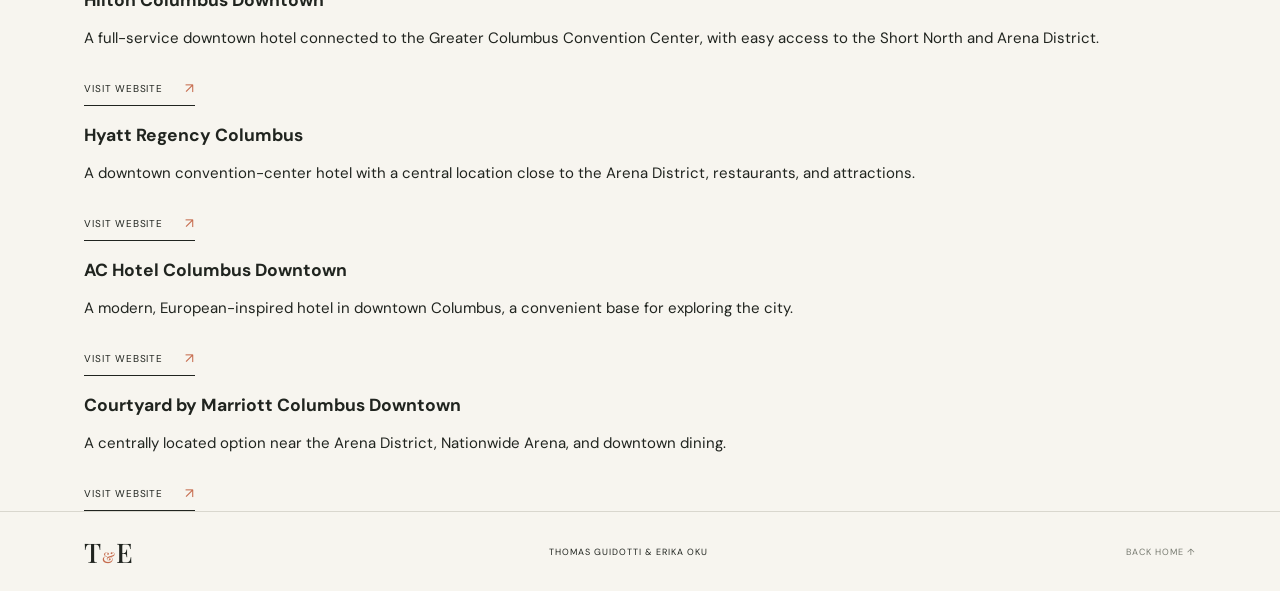
==== commit 895417f2: "Correct Courtyard hotel link and shorten AC Hotel description" ====
--- a/accommodation.html
+++ b/accommodation.html
@@ -43,8 +43,8 @@
         <article class="hotel-card"><div class="hotel-copy"><h3>Hotel LeVeque</h3><p>A boutique stay inside the landmark LeVeque Tower, known for its striking Art Deco architecture in the heart of downtown.</p><a class="under-link" href="https://hotellevequecolumbus.com/" target="_blank" rel="noopener noreferrer">Visit website <span>↗</span></a></div></article>
         <article class="hotel-card"><div class="hotel-copy"><h3>Hilton Columbus Downtown</h3><p>A full-service downtown hotel connected to the Greater Columbus Convention Center, with easy access to the Short North and Arena District.</p><a class="under-link" href="https://www.hilton.com/en/hotels/cmhdwhh-hilton-columbus-downtown/" target="_blank" rel="noopener noreferrer">Visit website <span>↗</span></a></div></article>
         <article class="hotel-card"><div class="hotel-copy"><h3>Hyatt Regency Columbus</h3><p>A downtown convention-center hotel with a central location close to the Arena District, restaurants, and attractions.</p><a class="under-link" href="https://www.hyatt.com/hyatt-regency/en-US/cmhrc-hyatt-regency-columbus" target="_blank" rel="noopener noreferrer">Visit website <span>↗</span></a></div></article>
-        <article class="hotel-card"><div class="hotel-copy"><h3>AC Hotel Columbus Downtown</h3><p>A modern, European-inspired hotel in downtown Columbus, a convenient base for exploring the city and attending wedding events.</p><a class="under-link" href="https://www.marriott.com/en-us/hotels/cmhac-ac-hotel-columbus-downtown/" target="_blank" rel="noopener noreferrer">Visit website <span>↗</span></a></div></article>
-        <article class="hotel-card"><div class="hotel-copy"><h3>Courtyard by Marriott Columbus Downtown</h3><p>A centrally located option near the Arena District, Nationwide Arena, and downtown dining.</p><a class="under-link" href="https://www.marriott.com/en-us/hotels/cmhcd-courtyard-columbus-downtown/" target="_blank" rel="noopener noreferrer">Visit website <span>↗</span></a></div></article>
+        <article class="hotel-card"><div class="hotel-copy"><h3>AC Hotel Columbus Downtown</h3><p>A modern, European-inspired hotel in downtown Columbus, a convenient base for exploring the city.</p><a class="under-link" href="https://www.marriott.com/en-us/hotels/cmhac-ac-hotel-columbus-downtown/" target="_blank" rel="noopener noreferrer">Visit website <span>↗</span></a></div></article>
+        <article class="hotel-card"><div class="hotel-copy"><h3>Courtyard by Marriott Columbus Downtown</h3><p>A centrally located option near the Arena District, Nationwide Arena, and downtown dining.</p><a class="under-link" href="https://www.marriott.com/en-us/hotels/cmhcy-courtyard-columbus-downtown/overview/" target="_blank" rel="noopener noreferrer">Visit website <span>↗</span></a></div></article>
       </div>
     </section>
   </main>
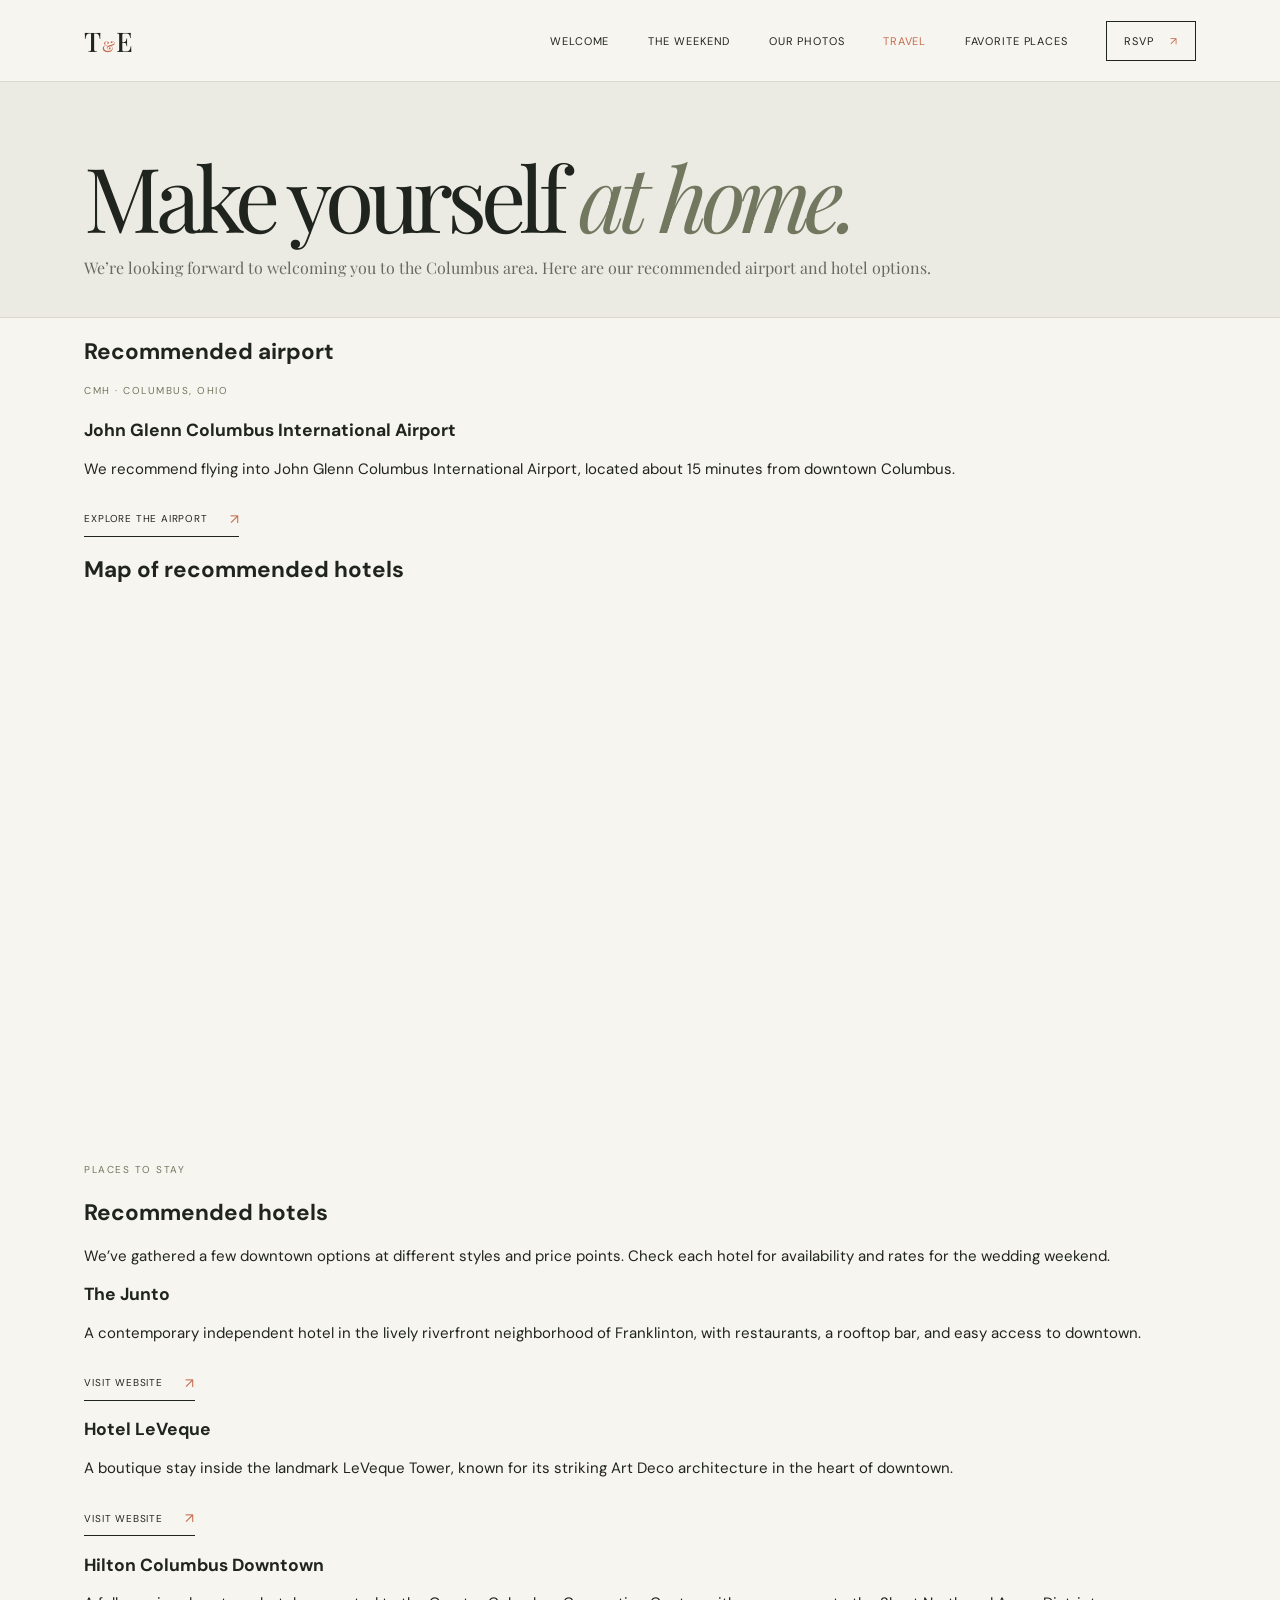
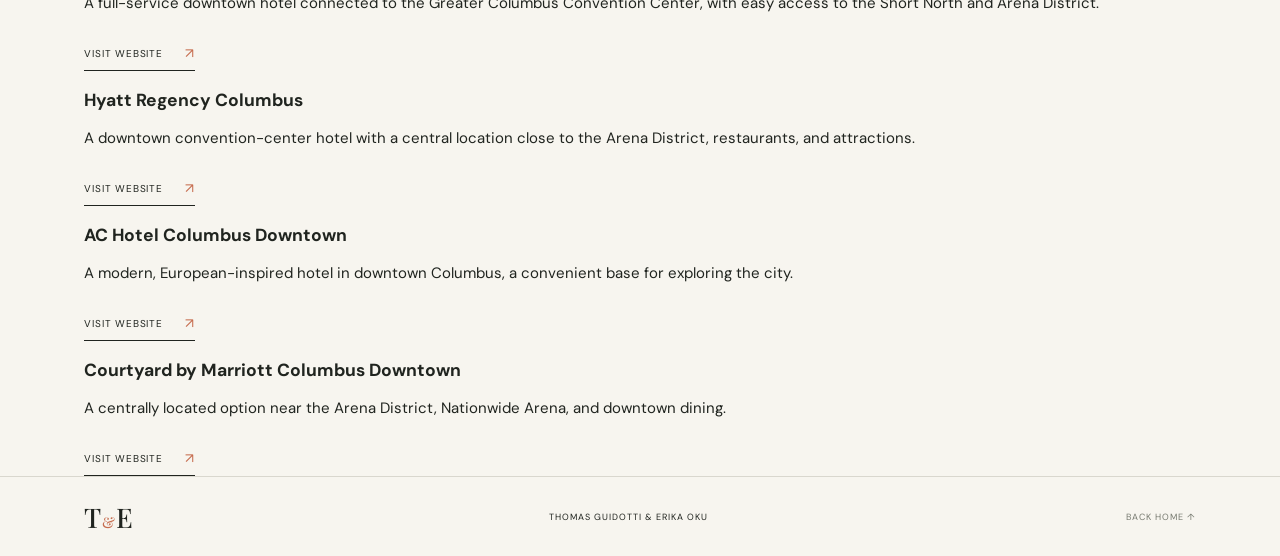
==== commit 2de11fba: "Remove accommodation masthead eyebrow" ====
--- a/accommodation.html
+++ b/accommodation.html
@@ -15,10 +15,10 @@
   <header class="site-header">
     <a class="wordmark" href="index.html" aria-label="Thomas and Erika, home">T<span>&amp;</span>E</a>
     <button class="menu-toggle" aria-expanded="false" aria-controls="site-nav" aria-label="Open navigation"><i></i><i></i></button>
-    <nav id="site-nav" class="site-nav"><a href="index.html">Welcome</a><a href="schedule.html">The weekend</a><a href="gallery.html">Our photos</a><a class="current" href="accommodation.html">Travel</a><a class="nav-rsvp" href="rsvp.html">RSVP <span>↗</span></a></nav>
+    <nav id="site-nav" class="site-nav"><a href="index.html">Welcome</a><a href="schedule.html">The weekend</a><a href="gallery.html">Our photos</a><a class="current" href="accommodation.html">Travel</a><a href="favorite-places.html">Favorite places</a><a class="nav-rsvp" href="rsvp.html">RSVP <span>↗</span></a></nav>
   </header>
   <main>
-    <section class="page-masthead travel-masthead"><p class="eyebrow">A little help getting here</p><h1>Make yourself <em>at home.</em></h1><p style="white-space: nowrap !important; max-width: none !important;">We’re looking forward to welcoming you to the Columbus area. Here are our recommended airport and hotel options.</p></section>
+    <section class="page-masthead travel-masthead"><h1>Make yourself <em>at home.</em></h1><p style="white-space: nowrap !important; max-width: none !important;">We’re looking forward to welcoming you to the Columbus area. Here are our recommended airport and hotel options.</p></section>
 
     <section class="travel-section section-shell" aria-labelledby="airport-heading">
       <h2 id="airport-heading">Recommended airport</h2>
@@ -30,7 +30,7 @@
     <section class="travel-section section-shell" aria-labelledby="map-heading">
       <h2 id="map-heading">Map of recommended hotels</h2>
       <div style="width:100%; aspect-ratio:4/3; min-height:320px; max-height:560px;">
-        <iframe title="Map of recommended Columbus hotels and airport" src="https://www.google.com/maps/d/u/0/embed?mid=1xN2n60A969Fh8YCrNv-A3qWT5EkRx88&amp;ehbc=2E312F" style="width:100%; height:100%; border:0;"></iframe>
+        <iframe title="Map of recommended Columbus hotels and airport" src="https://www.google.com/maps/d/u/0/embed?mid=1xN2n60A969FhOAX2m0F8YCrNv-A3qWT5EkRx88&amp;ehbc=2E312F" style="width:100%; height:100%; border:0;"></iframe>
       </div>
     </section>
 
@@ -43,7 +43,7 @@
         <article class="hotel-card"><div class="hotel-copy"><h3>Hotel LeVeque</h3><p>A boutique stay inside the landmark LeVeque Tower, known for its striking Art Deco architecture in the heart of downtown.</p><a class="under-link" href="https://hotellevequecolumbus.com/" target="_blank" rel="noopener noreferrer">Visit website <span>↗</span></a></div></article>
         <article class="hotel-card"><div class="hotel-copy"><h3>Hilton Columbus Downtown</h3><p>A full-service downtown hotel connected to the Greater Columbus Convention Center, with easy access to the Short North and Arena District.</p><a class="under-link" href="https://www.hilton.com/en/hotels/cmhdwhh-hilton-columbus-downtown/" target="_blank" rel="noopener noreferrer">Visit website <span>↗</span></a></div></article>
         <article class="hotel-card"><div class="hotel-copy"><h3>Hyatt Regency Columbus</h3><p>A downtown convention-center hotel with a central location close to the Arena District, restaurants, and attractions.</p><a class="under-link" href="https://www.hyatt.com/hyatt-regency/en-US/cmhrc-hyatt-regency-columbus" target="_blank" rel="noopener noreferrer">Visit website <span>↗</span></a></div></article>
-        <article class="hotel-card"><div class="hotel-copy"><h3>AC Hotel Columbus Downtown</h3><p>A modern, European-inspired hotel in downtown Columbus, a convenient base for exploring the city.</p><a class="under-link" href="https://www.marriott.com/en-us/hotels/cmhac-ac-hotel-columbus-downtown/" target="_blank" rel="noopener noreferrer">Visit website <span>↗</span></a></div></article>
+        <article class="hotel-card"><div class="hotel-copy"><h3>AC Hotel Columbus Downtown</h3><p>A modern, European-inspired hotel in downtown Columbus, a convenient base for exploring the city.</p><a class="under-link" href="https://www.marriott.com/en-us/hotels/cmhad-ac-hotel-columbus-downtown-oh/overview/" target="_blank" rel="noopener noreferrer">Visit website <span>↗</span></a></div></article>
         <article class="hotel-card"><div class="hotel-copy"><h3>Courtyard by Marriott Columbus Downtown</h3><p>A centrally located option near the Arena District, Nationwide Arena, and downtown dining.</p><a class="under-link" href="https://www.marriott.com/en-us/hotels/cmhcy-courtyard-columbus-downtown/overview/" target="_blank" rel="noopener noreferrer">Visit website <span>↗</span></a></div></article>
       </div>
     </section>
